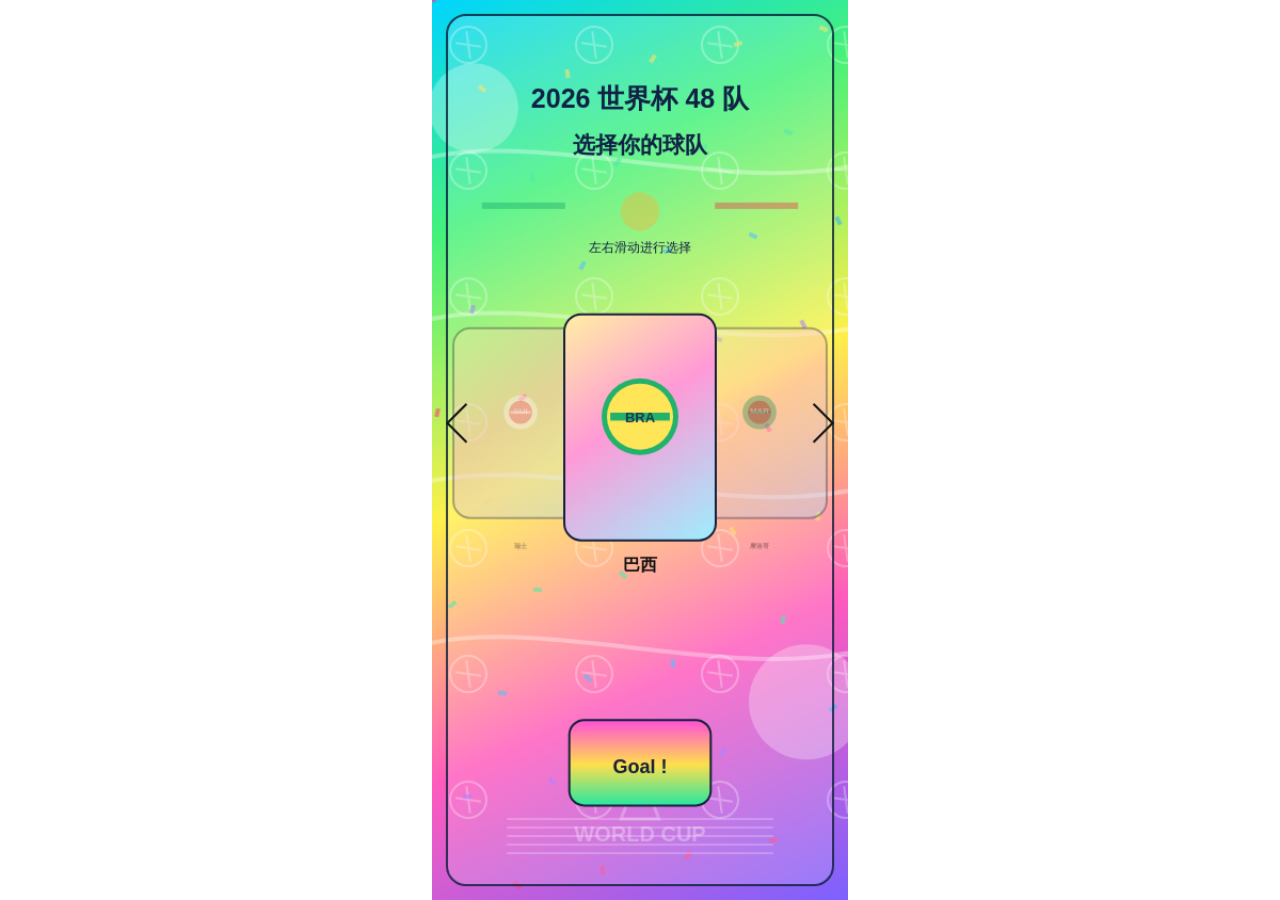
==== world-cup-strike/web/index.html @ 4db9c05e "Add World Cup strike mini game" ====
<!doctype html>
<html lang="zh-CN">
<head>
  <meta charset="utf-8">
  <meta name="viewport" content="width=device-width, initial-scale=1, viewport-fit=cover">
  <title>世界杯弹射</title>
  <link rel="stylesheet" href="./style.css">
</head>
<body>
  <main class="stage" aria-label="世界杯弹射网页版">
    <canvas id="gameCanvas" width="390" height="844"></canvas>
  </main>
  <script src="../js/main.js?v=20260626-roundflow"></script>
</body>
</html>
---- world-cup-strike/web/style.css ----
html,
body {
  width: 100%;
  min-height: 100%;
  margin: 0;
  background: #ffffff;
  overflow: hidden;
  touch-action: none;
  -webkit-user-select: none;
  user-select: none;
}

body {
  display: grid;
  place-items: center;
  font-family: Arial, "PingFang SC", "Microsoft YaHei", sans-serif;
}

.stage {
  width: min(100vw, calc(100vh * 390 / 844));
  height: min(100vh, calc(100vw * 844 / 390));
  background: #ffffff;
}

#gameCanvas {
  display: block;
  width: 100%;
  height: 100%;
  background: #24a8ef;
  touch-action: none;
}
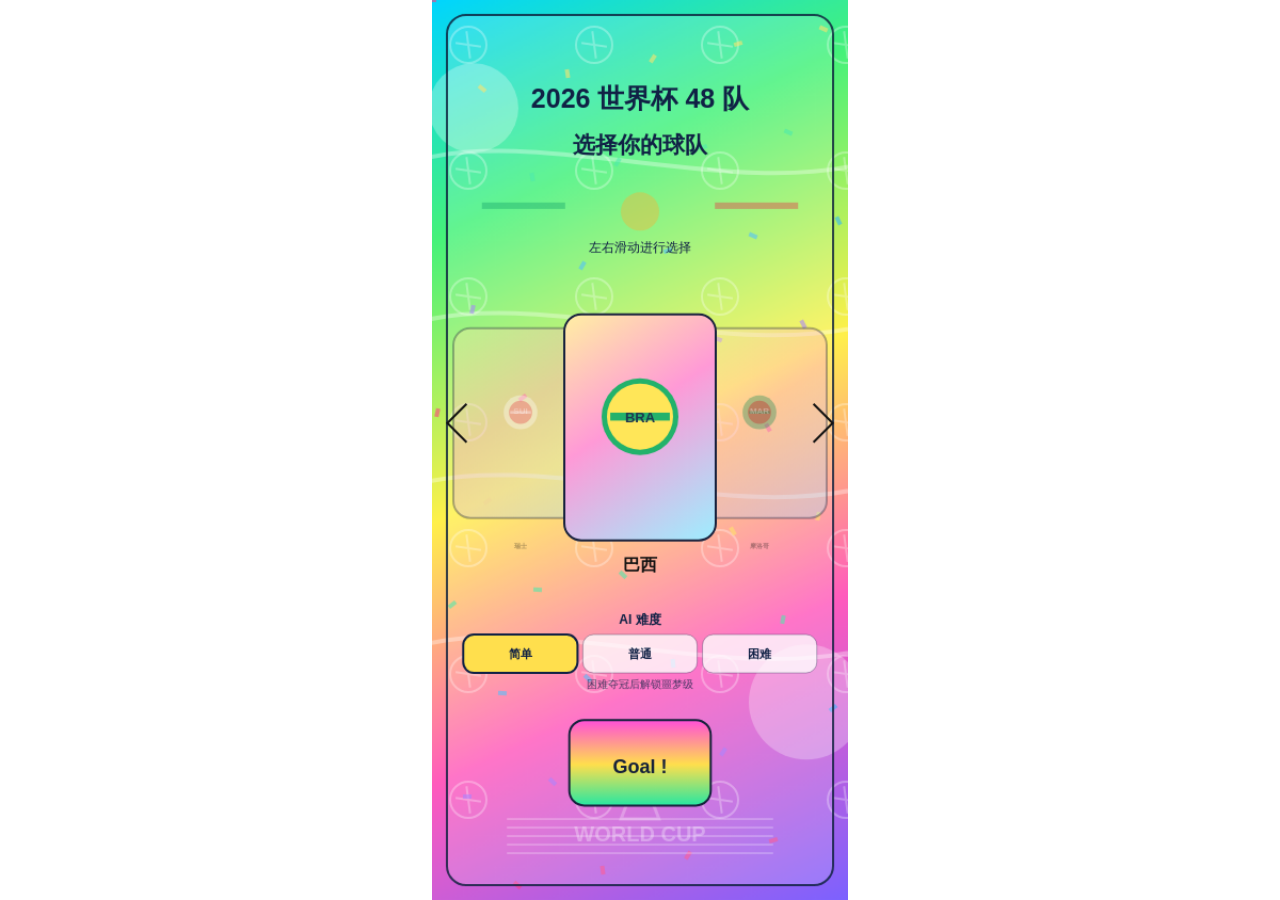
==== commit a3bfe86b: "Update World Cup strike AI difficulty" ====
--- a/world-cup-strike/web/index.html
+++ b/world-cup-strike/web/index.html
@@ -10,6 +10,6 @@
   <main class="stage" aria-label="世界杯弹射网页版">
     <canvas id="gameCanvas" width="390" height="844"></canvas>
   </main>
-  <script src="../js/main.js?v=20260626-roundflow"></script>
+  <script src="../js/main.js?v=20260626-difficulty"></script>
 </body>
 </html>
